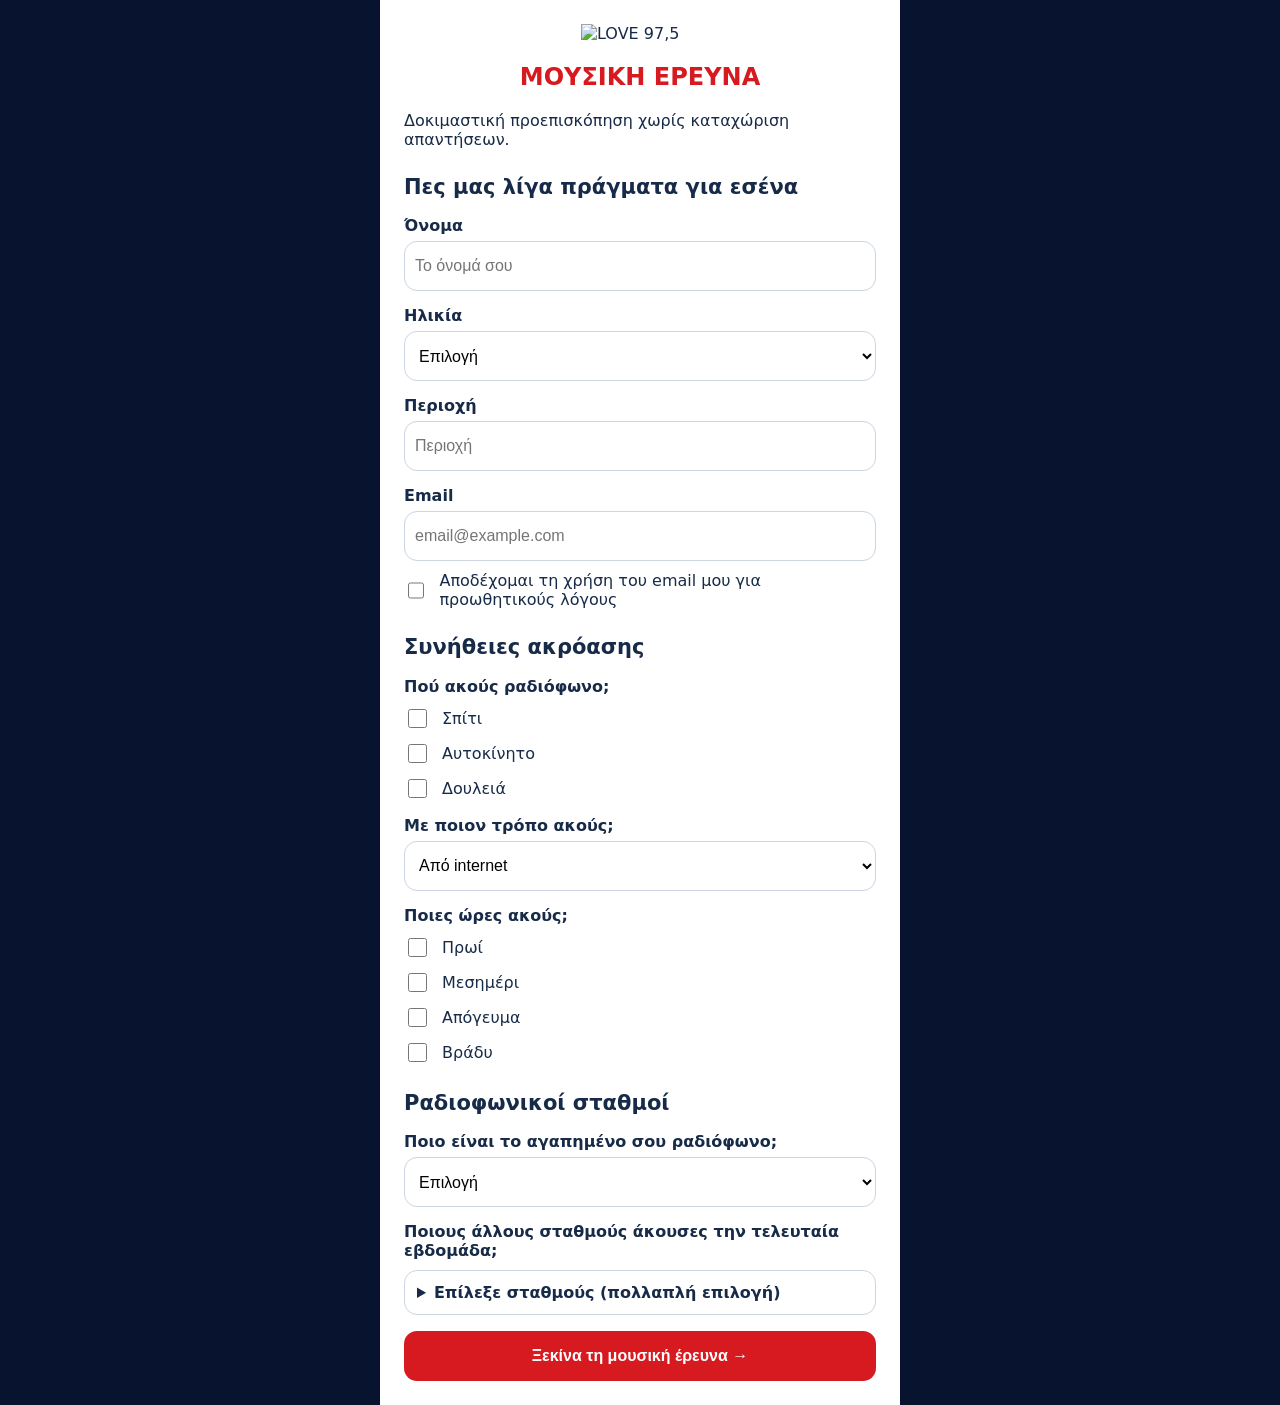
==== docs/index.html @ 666316c2 "Remove misleading MP3 upload from free static mobile preview" ====
<!doctype html><html lang="el"><head><meta charset="utf-8"><meta name="viewport" content="width=device-width,initial-scale=1"><title>LOVE 97,5 | Δοκιμαστική μουσική έρευνα</title><style>
*{box-sizing:border-box}body{margin:0;background:#081330;color:#fff;font-family:system-ui,-apple-system,Arial,sans-serif}.app{max-width:520px;margin:auto;min-height:100dvh;background:#0d1838}.intro{padding:24px;background:#fff;color:#172b49;min-height:100dvh}.intro img{width:118px;display:block;margin:0 auto 12px}.intro h1{text-align:center;color:#d71920;font-size:24px}.intro h2{font-size:21px;margin-top:26px}.intro label{display:block;font-weight:650;margin:15px 0 6px}.intro input:not([type=checkbox]),.intro select{width:100%;min-height:50px;padding:10px;border:1px solid #ccd5e1;border-radius:13px;font-size:16px;background:#fff}.check{display:flex!important;align-items:center;gap:12px;font-weight:500!important;margin:10px 0!important}.check input{width:19px;height:19px;accent-color:#d71920}.dropdown{border:1px solid #ccd5e1;border-radius:13px;padding:12px;margin-top:10px}.dropdown summary{cursor:pointer;font-weight:700}.dropdown .options{max-height:220px;overflow:auto}.btn{width:100%;padding:16px;border:0;border-radius:13px;background:#ffe15b;color:#10244b;font-weight:850;font-size:16px;cursor:pointer;margin-top:16px}.intro .btn{background:#d71920;color:white}.hidden{display:none!important}.hero{position:relative;overflow:hidden;background:radial-gradient(circle at 90% 10%,#c32a66,transparent 44%),linear-gradient(125deg,#12275e,#2c2364);padding:26px 24px 30px}.hero img{display:block;width:120px;max-height:85px;object-fit:contain;object-position:left center;filter:drop-shadow(0 6px 12px #0005)}.hero .eyebrow{font-size:11px;letter-spacing:2px;color:#d6e2ff;margin:14px 0 8px;font-weight:800}.hero h1{font-size:36px;line-height:1.07;margin:0;font-weight:950}.hero h1 em{font-style:normal;color:#ffe15b}.hero:after{content:'✦ ✧';position:absolute;right:22px;bottom:26px;color:#ffe15b;font-size:23px}.stage{padding:22px 19px 38px}.count{display:flex;justify-content:space-between;font-size:12px;font-weight:800;color:#c8d3fa}.onair{color:#ffe15b}.progress{height:8px;border-radius:20px;background:#ffffff26;margin:14px 0 18px;overflow:hidden}.bar{height:100%;width:0;background:#ffe15b;transition:width .2s}.art{height:170px;border-radius:22px;background:radial-gradient(circle,#263f89,#131f50 70%);display:grid;place-items:center;position:relative;overflow:hidden;border:1px solid #ffffff25}.vinyl{width:146px;height:146px;border-radius:50%;background:repeating-radial-gradient(circle,#12192d 0 4px,#2b3148 5px 6px,#101627 7px 9px);display:grid;place-items:center;transform:rotate(-12deg);box-shadow:0 10px 24px #0008}.vinyl img{width:74px;height:74px;object-fit:contain;background:#ffdc46;border-radius:50%;padding:9px}.track{text-align:center;font-size:25px;font-weight:950;margin:20px 0 6px}.sub{text-align:center;color:#c4cdef;font-size:13px;margin:0 0 18px}.player{border:1px solid #ffffff30;background:#ffffff12;border-radius:15px;padding:15px;display:flex;gap:12px;align-items:center}.player .note{font-size:11px;color:#b8c6ea}.player .symbol{background:#ffe15b;color:#152752;border-radius:12px;padding:12px;font-size:20px}.vote-title{display:flex;justify-content:space-between;gap:10px;margin:27px 0 12px;font-size:12px;font-weight:900;color:#ffe15b}.vote-title span:last-child{font-weight:500;color:#b7c5e8}.rating{display:flex;align-items:center;gap:13px;border:1px solid #ffffff30;border-radius:15px;padding:13px;margin:9px 0;background:linear-gradient(100deg,#27396b,#1c2a54);cursor:pointer;min-height:62px}.rating input{position:absolute;opacity:0}.rating .emoji{background:#ffffff18;border-radius:10px;width:38px;height:38px;display:grid;place-items:center;font-size:20px}.rating .txt{flex:1;font-weight:750}.rating small{display:block;color:#aebce0;font-size:10px;margin-bottom:3px}.rating .tick{border:2px solid #8391b5;border-radius:50%;width:22px;height:22px;text-align:center;color:transparent}.rating:has(input:checked){border-color:#ffe15b;background:#403b78;box-shadow:0 0 0 1px #ffe15b}.rating:has(input:checked) .tick{background:#ffe15b;color:#172951;border-color:#ffe15b}.nav{display:flex;gap:10px}.nav .btn:first-child{background:#ffffff18;color:white;border:1px solid #ffffff30}.foot{text-align:center;font-size:11px;color:#aab9df;margin-top:20px}
 .returning{padding:24px;background:#fff;color:#172b49;min-height:100dvh}.returning h2{color:#172b49}.returning label{display:block;font-weight:700;margin:15px 0 7px}.returning select{width:100%;min-height:50px;padding:10px;border:1px solid #ccd5e1;border-radius:13px;font-size:16px;background:#fff}.saved{display:flex;align-items:center;justify-content:space-between;gap:8px;padding:12px;margin:8px 0;background:#f1f4fa;border-radius:12px}.saved button{border:0;background:#fff;color:#c42435;border-radius:9px;padding:9px;font-weight:700}.muted{font-size:13px;color:#62718b}.returning .btn{background:#d71920;color:white}.returning .secondary{background:#f1f4fa;color:#172b49} 
/* Compact mobile voting layout: preserve colors, logo and six choices */
@media(max-width:600px){
.hero{padding:11px 17px 12px;display:flex;align-items:center;gap:13px;min-height:76px}
.hero img{width:82px;max-height:55px;flex-shrink:0}
.hero .eyebrow{display:none}
.hero h1{font-size:22px;line-height:1.1;margin:0}
.hero h1 br{display:none}
.hero h1 em:before{content:" "}
.hero:after{right:13px;bottom:9px;font-size:14px}
.stage{padding:12px 14px 90px}
.count{font-size:11px}.progress{height:5px;margin:8px 0 10px}
.art{height:88px;border-radius:14px}.vinyl{width:80px;height:80px}.vinyl img{width:42px;height:42px;padding:5px}
.track{font-size:19px;margin:10px 0 3px}.sub{font-size:11px;margin:0 0 9px}
.player{padding:9px 11px;border-radius:11px;gap:9px}.player .symbol{padding:7px;font-size:16px;border-radius:9px}.player b{font-size:13px}.player .note{font-size:10px}
.vote-title{margin:12px 0 6px;font-size:11px}
.rating{min-height:47px;padding:7px 10px;margin:5px 0;border-radius:11px;gap:10px}
.rating .emoji{width:31px;height:31px;font-size:17px;border-radius:8px}.rating .txt{font-size:13px}.rating small{font-size:9px;margin-bottom:1px}.rating .tick{width:20px;height:20px}
.nav{position:sticky;bottom:0;z-index:10;background:#0d1838;padding:9px 0 10px;margin-top:8px;box-shadow:0 -8px 18px #0d1838}
.nav .btn{margin-top:0;padding:12px 10px;min-height:44px}.foot{margin-top:10px}
}

/* LOVE red identity refresh, preview only */
.hero{background:radial-gradient(circle at 90% 10%,#f15c67 0,transparent 48%),linear-gradient(125deg,#b10f1b,#d71920 72%,#8d0e19)}
.hero h1 em{color:#fff}
.hero:after{color:#fff}
.onair,.vote-title{color:#ff626b}
.progress .bar{background:#d71920}
.rating:has(input:checked){border-color:#f44956;background:linear-gradient(100deg,#552c4d,#39244c);box-shadow:0 0 0 1px #f44956}
.rating:has(input:checked) .tick{background:#d71920;border-color:#d71920;color:#fff}
.player .symbol{background:#d71920;color:#fff}
.stage .btn:not(:first-child){background:#d71920;color:#fff}
.vinyl img{background:#fff}
@media(max-width:600px){.hero{background:linear-gradient(115deg,#b10f1b,#d71920 75%,#ed4251)}}
.hero img{width:74px;height:74px;max-height:none;border-radius:50%;object-fit:cover;background:#ffda00}.vinyl{animation:spin 3.5s linear infinite;animation-play-state:paused}.vinyl.playing{animation-play-state:running}.vinyl img{width:48px;height:48px;padding:0;object-fit:cover;background:#ffda00}.art{height:120px}.vinyl{width:112px;height:112px}@keyframes spin{to{transform:rotate(360deg)}}@media(max-width:600px){.hero img{width:55px;height:55px;max-height:none}.art{height:110px}.vinyl{width:100px;height:100px}.vinyl img{width:44px;height:44px}} </style></head><body><main class="app"><section class="intro" id="intro"><img src="https://raw.githubusercontent.com/dpsematikas-cmd/love975-online-research/main/static/love975_logo.jpeg" alt="LOVE 97,5"><h1>ΜΟΥΣΙΚΗ ΕΡΕΥΝΑ</h1><p>Δοκιμαστική προεπισκόπηση χωρίς καταχώριση απαντήσεων.</p><h2>Πες μας λίγα πράγματα για εσένα</h2><label for="listener-name">Όνομα</label><input id="listener-name" name="name" autocomplete="name" placeholder="Το όνομά σου"><label>Ηλικία</label><select><option>Επιλογή</option><option>15-24</option><option>25-34</option><option>35-44</option><option>45-54</option><option>55-64</option><option>65-74</option></select><label>Περιοχή</label><input placeholder="Περιοχή"><label>Email</label><input type="email" name="email" autocomplete="email" placeholder="email@example.com"><label class="check"><input type="checkbox" name="marketing_consent" value="yes">Αποδέχομαι τη χρήση του email μου για προωθητικούς λόγους</label><h2>Συνήθειες ακρόασης</h2><label>Πού ακούς ραδιόφωνο;</label><div id="places"></div><label>Με ποιον τρόπο ακούς;</label><select><option>Από internet</option><option>FM (ραδιόφωνο)</option></select><label>Ποιες ώρες ακούς;</label><div id="times"></div><h2>Ραδιοφωνικοί σταθμοί</h2><label>Ποιο είναι το αγαπημένο σου ραδιόφωνο;</label><select id="favorite"><option value="">Επιλογή</option></select><label>Ποιους άλλους σταθμούς άκουσες την τελευταία εβδομάδα;</label><details class="dropdown"><summary>Επίλεξε σταθμούς (πολλαπλή επιλογή)</summary><div class="options" id="others"></div></details><button class="btn" onclick="start()">Ξεκίνα τη μουσική έρευνα →</button></section><section class="returning hidden" id="returning"><img src="https://raw.githubusercontent.com/dpsematikas-cmd/love975-online-research/main/static/love975_logo.jpeg" alt="LOVE 97,5" style="width:110px;display:block;margin:0 auto"><h2>Καλώς ήρθες ξανά!</h2><p>Σε αναγνωρίσαμε από αυτή τη συσκευή. Έλεγξε τις προηγούμενες επιλογές σου πριν ψηφίσεις.</p><label for="return-favorite">Αγαπημένο ραδιόφωνο</label><select id="return-favorite"></select><label>Άλλοι σταθμοί που είχες επιλέξει</label><div id="saved-others"></div><label for="add-station">Προσθήκη άλλου σταθμού</label><select id="add-station"></select><button class="btn secondary" onclick="addStation()">+ Προσθήκη σταθμού</button><p class="muted">Η λίστα αφορά την προηγούμενη έρευνα. Αφαίρεσε σταθμούς που δεν άκουσες αυτή την εβδομάδα.</p><button class="btn" onclick="startReturning()">Επιβεβαίωση και συνέχεια →</button><button class="btn secondary" onclick="newPerson()">Δεν είμαι εγώ / Νέα συμμετοχή</button><p class="muted">Δοκιμαστική αναγνώριση μόνο σε αυτόν τον browser. Δεν αποθηκεύονται στοιχεία ταυτότητας ή πραγματικές ψήφοι.</p></section><section id="music" class="hidden"><div class="hero"><img src="https://raw.githubusercontent.com/dpsematikas-cmd/love975-online-research/main/static/love975_logo.jpeg" alt="LOVE 97,5"><div class="eyebrow">MUSIC RESEARCH · LOVE 97,5</div><h1>Η γνώμη σου<br><em>μετράει!</em></h1></div><div class="stage"><div class="count"><span id="counter"></span><span class="onair">♫ ON AIR</span></div><div class="progress"><div class="bar" id="bar"></div></div><div class="art"><div class="vinyl"><img src="https://raw.githubusercontent.com/dpsematikas-cmd/love975-online-research/main/static/love975_logo.jpeg" alt="LOVE"></div></div><div class="track" id="track"></div><p class="sub">Δοκίμασε την εμφάνιση και τις επιλογές της ψηφοφορίας.</p><div class="player"><div class="symbol">♫</div><div><b>Προεπισκόπηση εμφάνισης</b><div class="note">Η μουσική θα φορτώνεται από το Control Panel στην πραγματική εφαρμογή. Εδώ δοκιμάζεις μόνο την οθόνη και τις επιλογές.</div></div></div><div class="vote-title"><span>Η ΔΙΚΗ ΣΟΥ ΨΗΦΟΣ</span><span>Επίλεξε ένα</span></div><div id="ratings"></div><div class="nav"><button class="btn" id="back" onclick="move(-1)">← Πίσω</button><button class="btn" id="next" onclick="move(1)">Επόμενο →</button></div><p class="foot">Δοκιμαστική έκδοση · Καμία απάντηση δεν αποθηκεύεται</p></div></section><section class="intro hidden" id="done"><h2>Ολοκλήρωσες τη δοκιμή!</h2><p>Δεν καταχωρίστηκε καμία απάντηση.</p><button class="btn" onclick="location.reload()">Δοκίμασε ξανά ως επιστρέφων</button></section></main><script>
const stations=["ΣΚΑΙ 100.3","SFERA 102.2","bwin ΣΠΟΡ FM 94.6","ΡΥΘΜΟΣ 94.9","ΜΕΛΩΔΙΑ 99.2","ΜΕΝΤΑ 88","ΛΑΜΨΗ 92.3","ΔΙΕΣΗ 101.3","ΔΡΟΜΟΣ 89.8","ATHENS DEE JAY 95.2","HIT 88.9","REAL FM 97.8","96.9 ROCK FM","RED 96.3","PEPPER 96.6","MUSIC 89.2","EASY 97.2","ΕΛΛΗΝΙΚΟΣ 93.2","EN LEFKO 87.7","HAPPY 104","BEST 92.6","REBEL 105.2","GALAXY 92","KISS FM 92.9","LOVE RADIO 97.5","KOSMOS 93.6","MAD RADIO 106.2","ΔΕΥΤΕΡΟ ΠΡΟΓΡΑΜΜΑ 103.7","Άλλος σταθμός"];
const $=id=>document.getElementById(id);
function checks(items,cls){return items.map(x=>'<label class="check"><input type="checkbox" '+(cls?'class="'+cls+'" ':'')+'value="'+x+'">'+x+'</label>').join('')}
$('places').innerHTML=checks(['Σπίτι','Αυτοκίνητο','Δουλειά']);$('times').innerHTML=checks(['Πρωί','Μεσημέρι','Απόγευμα','Βράδυ']);$('favorite').innerHTML+=[...stations].map(s=>'<option>'+s+'</option>').join('');$('others').innerHTML=checks(stations,'weekly');
$('favorite').addEventListener('change',()=>document.querySelectorAll('.weekly').forEach(x=>{if(x.value===$('favorite').value)x.checked=false;x.disabled=x.value===$('favorite').value;x.parentElement.style.opacity=x.disabled?'.4':'1'}));
const names=['Δεν το ξέρω','Αγαπημένο','Μου αρέσει','Ουδέτερο','Το έχω βαρεθεί','Δεν μου αρέσει'],icons=['❔','❤️','👍','😐','🔁','👎'];let index=0;const votes={};
function stopAudio(){document.querySelector('.vinyl')?.classList.remove('playing')}
const demoKey='love975-preview-listener-v1';let savedPrefs=null;
function getSelected(){return {favorite:$('favorite').value,others:[...document.querySelectorAll('.weekly:checked')].map(x=>x.value)}}
function loadReturning(){try{savedPrefs=JSON.parse(localStorage.getItem(demoKey)||'null')}catch(e){savedPrefs=null}if(!savedPrefs)return; $('intro').classList.add('hidden');$('returning').classList.remove('hidden');$('return-favorite').innerHTML=stations.map(s=>'<option>'+s+'</option>').join('');$('return-favorite').value=stations.includes(savedPrefs.favorite)?savedPrefs.favorite:'LOVE RADIO 97.5';savedPrefs.others=(savedPrefs.others||[]).filter(s=>stations.includes(s)&&s!==$('return-favorite').value);renderSaved()}
function renderSaved(){let fav=$('return-favorite').value;savedPrefs.others=savedPrefs.others.filter(s=>s!==fav);$('saved-others').innerHTML=savedPrefs.others.length?savedPrefs.others.map((s,i)=>'<div class="saved"><span>'+s+'</span><button onclick="removeStation('+i+')" aria-label="Αφαίρεση '+s+'">✕</button></div>').join(''):'<p class="muted">Δεν υπάρχουν επιλεγμένοι άλλοι σταθμοί.</p>';$('add-station').innerHTML='<option value="">Επίλεξε σταθμό...</option>'+stations.filter(s=>s!==fav&&!savedPrefs.others.includes(s)).map(s=>'<option>'+s+'</option>').join('')}
function removeStation(i){savedPrefs.others.splice(i,1);renderSaved()}
function addStation(){const s=$('add-station').value;if(s&&!savedPrefs.others.includes(s)){savedPrefs.others.push(s);renderSaved()}}
$('return-favorite').addEventListener('change',renderSaved);
function startReturning(){savedPrefs.favorite=$('return-favorite').value;localStorage.setItem(demoKey,JSON.stringify(savedPrefs));$('returning').classList.add('hidden');$('music').classList.remove('hidden');index=0;render()}
function newPerson(){localStorage.removeItem(demoKey);savedPrefs=null;$('returning').classList.add('hidden');$('intro').classList.remove('hidden')}
window.addEventListener('DOMContentLoaded',loadReturning);
function start(){savedPrefs=getSelected();$('intro').classList.add('hidden');$('music').classList.remove('hidden');render()}
function render(){stopAudio();$('counter').textContent='ΤΡΑΓΟΥΔΙ '+(index+1)+' ΑΠΟ 3';$('bar').style.width=((index+1)/3*100)+'%';$('track').textContent='ΤΡΑΓΟΥΔΙ '+(index+1);$('ratings').innerHTML=names.map((n,i)=>'<label class="rating"><input type="radio" name="rating" value="'+(i+1)+'" '+(votes[index]===i+1?'checked':'')+' onchange="votes['+index+']='+ (i+1) +'"><span class="emoji">'+icons[i]+'</span><span class="txt"><small>ΕΠΙΛΟΓΗ '+(i+1)+'</small>'+n+'</span><span class="tick">✓</span></label>').join('');$('back').style.display=index===0?'none':'block';$('next').textContent=index===2?'Ολοκλήρωση':'Επόμενο →';window.scrollTo(0,0)}
function move(d){if(d>0&&!votes[index]){alert('Επίλεξε μία απάντηση.');return}index+=d;if(index>=3){stopAudio();if(savedPrefs)localStorage.setItem(demoKey,JSON.stringify(savedPrefs));$('music').classList.add('hidden');$('done').classList.remove('hidden');window.scrollTo(0,0);return}render()}
</script></body></html>
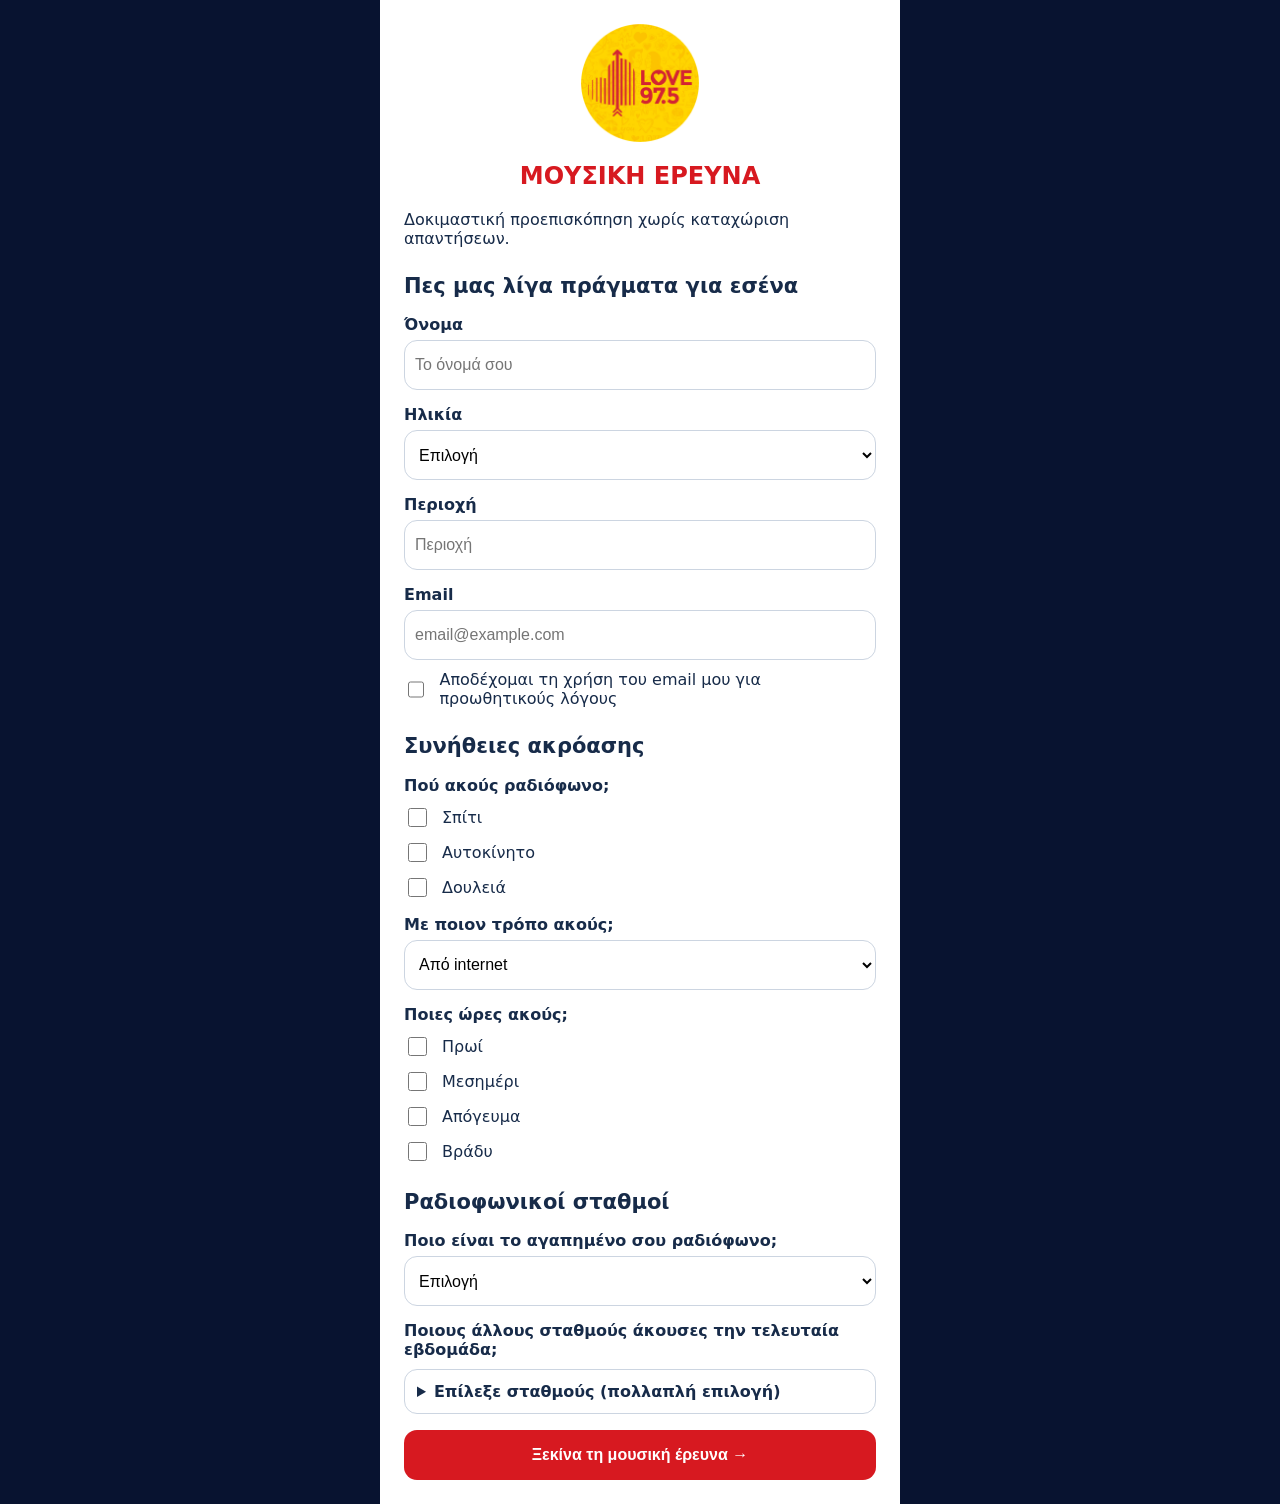
==== commit d229703f: "Use uploaded original yellow LOVE circular logo throughout preview" ====
--- a/docs/index.html
+++ b/docs/index.html
@@ -34,7 +34,7 @@
 .stage .btn:not(:first-child){background:#d71920;color:#fff}
 .vinyl img{background:#fff}
 @media(max-width:600px){.hero{background:linear-gradient(115deg,#b10f1b,#d71920 75%,#ed4251)}}
-.hero img{width:74px;height:74px;max-height:none;border-radius:50%;object-fit:cover;background:#ffda00}.vinyl{animation:spin 3.5s linear infinite;animation-play-state:paused}.vinyl.playing{animation-play-state:running}.vinyl img{width:48px;height:48px;padding:0;object-fit:cover;background:#ffda00}.art{height:120px}.vinyl{width:112px;height:112px}@keyframes spin{to{transform:rotate(360deg)}}@media(max-width:600px){.hero img{width:55px;height:55px;max-height:none}.art{height:110px}.vinyl{width:100px;height:100px}.vinyl img{width:44px;height:44px}} </style></head><body><main class="app"><section class="intro" id="intro"><img src="https://raw.githubusercontent.com/dpsematikas-cmd/love975-online-research/main/static/love975_logo.jpeg" alt="LOVE 97,5"><h1>ΜΟΥΣΙΚΗ ΕΡΕΥΝΑ</h1><p>Δοκιμαστική προεπισκόπηση χωρίς καταχώριση απαντήσεων.</p><h2>Πες μας λίγα πράγματα για εσένα</h2><label for="listener-name">Όνομα</label><input id="listener-name" name="name" autocomplete="name" placeholder="Το όνομά σου"><label>Ηλικία</label><select><option>Επιλογή</option><option>15-24</option><option>25-34</option><option>35-44</option><option>45-54</option><option>55-64</option><option>65-74</option></select><label>Περιοχή</label><input placeholder="Περιοχή"><label>Email</label><input type="email" name="email" autocomplete="email" placeholder="email@example.com"><label class="check"><input type="checkbox" name="marketing_consent" value="yes">Αποδέχομαι τη χρήση του email μου για προωθητικούς λόγους</label><h2>Συνήθειες ακρόασης</h2><label>Πού ακούς ραδιόφωνο;</label><div id="places"></div><label>Με ποιον τρόπο ακούς;</label><select><option>Από internet</option><option>FM (ραδιόφωνο)</option></select><label>Ποιες ώρες ακούς;</label><div id="times"></div><h2>Ραδιοφωνικοί σταθμοί</h2><label>Ποιο είναι το αγαπημένο σου ραδιόφωνο;</label><select id="favorite"><option value="">Επιλογή</option></select><label>Ποιους άλλους σταθμούς άκουσες την τελευταία εβδομάδα;</label><details class="dropdown"><summary>Επίλεξε σταθμούς (πολλαπλή επιλογή)</summary><div class="options" id="others"></div></details><button class="btn" onclick="start()">Ξεκίνα τη μουσική έρευνα →</button></section><section class="returning hidden" id="returning"><img src="https://raw.githubusercontent.com/dpsematikas-cmd/love975-online-research/main/static/love975_logo.jpeg" alt="LOVE 97,5" style="width:110px;display:block;margin:0 auto"><h2>Καλώς ήρθες ξανά!</h2><p>Σε αναγνωρίσαμε από αυτή τη συσκευή. Έλεγξε τις προηγούμενες επιλογές σου πριν ψηφίσεις.</p><label for="return-favorite">Αγαπημένο ραδιόφωνο</label><select id="return-favorite"></select><label>Άλλοι σταθμοί που είχες επιλέξει</label><div id="saved-others"></div><label for="add-station">Προσθήκη άλλου σταθμού</label><select id="add-station"></select><button class="btn secondary" onclick="addStation()">+ Προσθήκη σταθμού</button><p class="muted">Η λίστα αφορά την προηγούμενη έρευνα. Αφαίρεσε σταθμούς που δεν άκουσες αυτή την εβδομάδα.</p><button class="btn" onclick="startReturning()">Επιβεβαίωση και συνέχεια →</button><button class="btn secondary" onclick="newPerson()">Δεν είμαι εγώ / Νέα συμμετοχή</button><p class="muted">Δοκιμαστική αναγνώριση μόνο σε αυτόν τον browser. Δεν αποθηκεύονται στοιχεία ταυτότητας ή πραγματικές ψήφοι.</p></section><section id="music" class="hidden"><div class="hero"><img src="https://raw.githubusercontent.com/dpsematikas-cmd/love975-online-research/main/static/love975_logo.jpeg" alt="LOVE 97,5"><div class="eyebrow">MUSIC RESEARCH · LOVE 97,5</div><h1>Η γνώμη σου<br><em>μετράει!</em></h1></div><div class="stage"><div class="count"><span id="counter"></span><span class="onair">♫ ON AIR</span></div><div class="progress"><div class="bar" id="bar"></div></div><div class="art"><div class="vinyl"><img src="https://raw.githubusercontent.com/dpsematikas-cmd/love975-online-research/main/static/love975_logo.jpeg" alt="LOVE"></div></div><div class="track" id="track"></div><p class="sub">Δοκίμασε την εμφάνιση και τις επιλογές της ψηφοφορίας.</p><div class="player"><div class="symbol">♫</div><div><b>Προεπισκόπηση εμφάνισης</b><div class="note">Η μουσική θα φορτώνεται από το Control Panel στην πραγματική εφαρμογή. Εδώ δοκιμάζεις μόνο την οθόνη και τις επιλογές.</div></div></div><div class="vote-title"><span>Η ΔΙΚΗ ΣΟΥ ΨΗΦΟΣ</span><span>Επίλεξε ένα</span></div><div id="ratings"></div><div class="nav"><button class="btn" id="back" onclick="move(-1)">← Πίσω</button><button class="btn" id="next" onclick="move(1)">Επόμενο →</button></div><p class="foot">Δοκιμαστική έκδοση · Καμία απάντηση δεν αποθηκεύεται</p></div></section><section class="intro hidden" id="done"><h2>Ολοκλήρωσες τη δοκιμή!</h2><p>Δεν καταχωρίστηκε καμία απάντηση.</p><button class="btn" onclick="location.reload()">Δοκίμασε ξανά ως επιστρέφων</button></section></main><script>
+.hero img{width:74px;height:74px;max-height:none;border-radius:50%;object-fit:cover;background:#ffda00}.vinyl{animation:spin 3.5s linear infinite;animation-play-state:paused}.vinyl.playing{animation-play-state:running}.vinyl img{width:48px;height:48px;padding:0;object-fit:cover;background:#ffda00}.art{height:120px}.vinyl{width:112px;height:112px}@keyframes spin{to{transform:rotate(360deg)}}@media(max-width:600px){.hero img{width:55px;height:55px;max-height:none}.art{height:110px}.vinyl{width:100px;height:100px}.vinyl img{width:44px;height:44px}}  .hero{padding:12px 17px!important;display:flex!important;align-items:center!important;gap:14px!important;min-height:78px!important}.hero img{width:60px!important;height:60px!important;flex-shrink:0!important}.hero .eyebrow{display:none!important}.hero h1{font-size:24px!important;line-height:1.1!important}.hero h1 br{display:none}.hero h1 em:before{content:' '}.hero:after{display:none}.stage{padding-top:12px}.art{height:104px!important}.vinyl{width:96px!important;height:96px!important}.vinyl img{width:52px!important;height:52px!important;object-fit:cover!important}.track{font-size:20px!important;margin:10px 0 3px!important}.sub{font-size:12px!important;margin-bottom:9px!important}.player{padding:10px!important}.rating{min-height:48px!important;padding:8px 11px!important;margin:6px 0!important}.rating .emoji{width:32px;height:32px}.vote-title{margin:14px 0 7px!important} .hero{display:flex!important;align-items:center!important;gap:14px!important;padding:12px 16px!important;min-height:84px!important}.hero img{width:58px!important;height:58px!important;flex:none!important;margin:0!important}.hero-copy{min-width:0;flex:1}.hero .eyebrow{display:block!important;font-size:9px!important;letter-spacing:.8px!important;margin:0 0 4px!important}.hero h1{font-size:23px!important;line-height:1.12!important;margin:0!important}.hero h1 em{white-space:normal}.hero h1 em:before{content:none!important}.hero:after{display:none!important}@media(max-width:380px){.hero h1{font-size:20px!important}.hero img{width:50px!important;height:50px!important}} </style></head><body><main class="app"><section class="intro" id="intro"><img src="love_logo_strogillo_3.png" alt="LOVE 97,5"><h1>ΜΟΥΣΙΚΗ ΕΡΕΥΝΑ</h1><p>Δοκιμαστική προεπισκόπηση χωρίς καταχώριση απαντήσεων.</p><h2>Πες μας λίγα πράγματα για εσένα</h2><label for="listener-name">Όνομα</label><input id="listener-name" name="name" autocomplete="name" placeholder="Το όνομά σου"><label>Ηλικία</label><select><option>Επιλογή</option><option>15-24</option><option>25-34</option><option>35-44</option><option>45-54</option><option>55-64</option><option>65-74</option></select><label>Περιοχή</label><input placeholder="Περιοχή"><label>Email</label><input type="email" name="email" autocomplete="email" placeholder="email@example.com"><label class="check"><input type="checkbox" name="marketing_consent" value="yes">Αποδέχομαι τη χρήση του email μου για προωθητικούς λόγους</label><h2>Συνήθειες ακρόασης</h2><label>Πού ακούς ραδιόφωνο;</label><div id="places"></div><label>Με ποιον τρόπο ακούς;</label><select><option>Από internet</option><option>FM (ραδιόφωνο)</option></select><label>Ποιες ώρες ακούς;</label><div id="times"></div><h2>Ραδιοφωνικοί σταθμοί</h2><label>Ποιο είναι το αγαπημένο σου ραδιόφωνο;</label><select id="favorite"><option value="">Επιλογή</option></select><label>Ποιους άλλους σταθμούς άκουσες την τελευταία εβδομάδα;</label><details class="dropdown"><summary>Επίλεξε σταθμούς (πολλαπλή επιλογή)</summary><div class="options" id="others"></div></details><button class="btn" onclick="start()">Ξεκίνα τη μουσική έρευνα →</button></section><section class="returning hidden" id="returning"><img src="love_logo_strogillo_3.png" alt="LOVE 97,5" style="width:110px;display:block;margin:0 auto"><h2>Καλώς ήρθες ξανά!</h2><p>Σε αναγνωρίσαμε από αυτή τη συσκευή. Έλεγξε τις προηγούμενες επιλογές σου πριν ψηφίσεις.</p><label for="return-favorite">Αγαπημένο ραδιόφωνο</label><select id="return-favorite"></select><label>Άλλοι σταθμοί που είχες επιλέξει</label><div id="saved-others"></div><label for="add-station">Προσθήκη άλλου σταθμού</label><select id="add-station"></select><button class="btn secondary" onclick="addStation()">+ Προσθήκη σταθμού</button><p class="muted">Η λίστα αφορά την προηγούμενη έρευνα. Αφαίρεσε σταθμούς που δεν άκουσες αυτή την εβδομάδα.</p><button class="btn" onclick="startReturning()">Επιβεβαίωση και συνέχεια →</button><button class="btn secondary" onclick="newPerson()">Δεν είμαι εγώ / Νέα συμμετοχή</button><p class="muted">Δοκιμαστική αναγνώριση μόνο σε αυτόν τον browser. Δεν αποθηκεύονται στοιχεία ταυτότητας ή πραγματικές ψήφοι.</p></section><section id="music" class="hidden"><div class="hero"><img src="love_logo_strogillo_3.png" alt="LOVE 97,5"><div class="hero-copy"><div class="eyebrow">MUSIC RESEARCH · LOVE 97,5</div><h1>Η γνώμη σου <em>μετράει!</em></h1></div></div><div class="stage"><div class="count"><span id="counter"></span><span class="onair">ΠΡΟΕΠΙΣΚΟΠΗΣΗ</span></div><div class="progress"><div class="bar" id="bar"></div></div><div class="art"><div class="vinyl"><img src="love_logo_strogillo_3.png" alt="LOVE"></div></div><div class="track" id="track"></div><p class="sub">Δοκίμασε την εμφάνιση και τις επιλογές της ψηφοφορίας.</p><div class="player"><div class="symbol">♫</div><div><b>Προεπισκόπηση εμφάνισης</b><div class="note">Η μουσική θα φορτώνεται από το Control Panel στην πραγματική εφαρμογή. Εδώ δοκιμάζεις μόνο την οθόνη και τις επιλογές.</div></div></div><div class="vote-title"><span>Η ΔΙΚΗ ΣΟΥ ΨΗΦΟΣ</span><span>Επίλεξε ένα</span></div><div id="ratings"></div><div class="nav"><button class="btn" id="back" onclick="move(-1)">← Πίσω</button><button class="btn" id="next" onclick="move(1)">Επόμενο →</button></div><p class="foot">LOVE PREVIEW v5 · Καμία απάντηση δεν αποθηκεύεται</p></div></section><section class="intro hidden" id="done"><h2>Ολοκλήρωσες τη δοκιμή!</h2><p>Δεν καταχωρίστηκε καμία απάντηση.</p><button class="btn" onclick="location.reload()">Δοκίμασε ξανά ως επιστρέφων</button></section></main><script>
 const stations=["ΣΚΑΙ 100.3","SFERA 102.2","bwin ΣΠΟΡ FM 94.6","ΡΥΘΜΟΣ 94.9","ΜΕΛΩΔΙΑ 99.2","ΜΕΝΤΑ 88","ΛΑΜΨΗ 92.3","ΔΙΕΣΗ 101.3","ΔΡΟΜΟΣ 89.8","ATHENS DEE JAY 95.2","HIT 88.9","REAL FM 97.8","96.9 ROCK FM","RED 96.3","PEPPER 96.6","MUSIC 89.2","EASY 97.2","ΕΛΛΗΝΙΚΟΣ 93.2","EN LEFKO 87.7","HAPPY 104","BEST 92.6","REBEL 105.2","GALAXY 92","KISS FM 92.9","LOVE RADIO 97.5","KOSMOS 93.6","MAD RADIO 106.2","ΔΕΥΤΕΡΟ ΠΡΟΓΡΑΜΜΑ 103.7","Άλλος σταθμός"];
 const $=id=>document.getElementById(id);
 function checks(items,cls){return items.map(x=>'<label class="check"><input type="checkbox" '+(cls?'class="'+cls+'" ':'')+'value="'+x+'">'+x+'</label>').join('')}
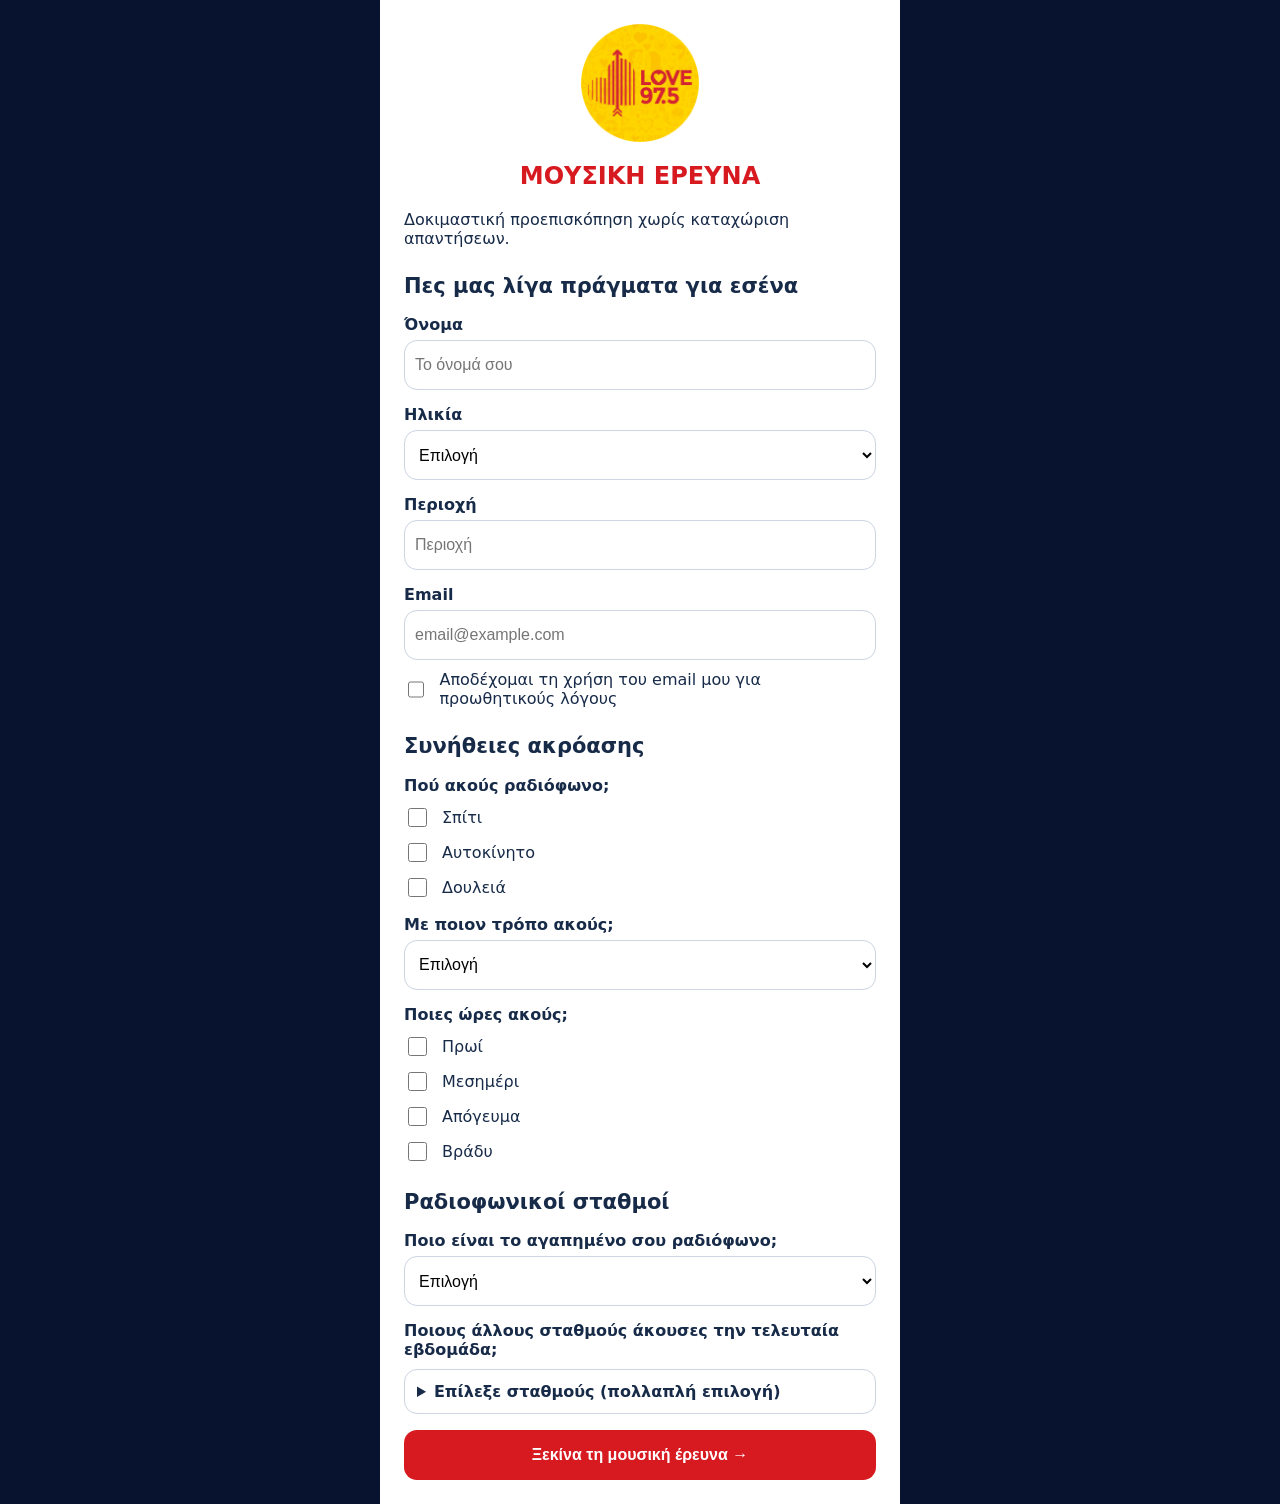
==== commit 41074b4e: "Require questionnaire responses in test version" ====
--- a/docs/index.html
+++ b/docs/index.html
@@ -34,25 +34,33 @@
 .stage .btn:not(:first-child){background:#d71920;color:#fff}
 .vinyl img{background:#fff}
 @media(max-width:600px){.hero{background:linear-gradient(115deg,#b10f1b,#d71920 75%,#ed4251)}}
-.hero img{width:74px;height:74px;max-height:none;border-radius:50%;object-fit:cover;background:#ffda00}.vinyl{animation:spin 3.5s linear infinite;animation-play-state:paused}.vinyl.playing{animation-play-state:running}.vinyl img{width:48px;height:48px;padding:0;object-fit:cover;background:#ffda00}.art{height:120px}.vinyl{width:112px;height:112px}@keyframes spin{to{transform:rotate(360deg)}}@media(max-width:600px){.hero img{width:55px;height:55px;max-height:none}.art{height:110px}.vinyl{width:100px;height:100px}.vinyl img{width:44px;height:44px}}  .hero{padding:12px 17px!important;display:flex!important;align-items:center!important;gap:14px!important;min-height:78px!important}.hero img{width:60px!important;height:60px!important;flex-shrink:0!important}.hero .eyebrow{display:none!important}.hero h1{font-size:24px!important;line-height:1.1!important}.hero h1 br{display:none}.hero h1 em:before{content:' '}.hero:after{display:none}.stage{padding-top:12px}.art{height:104px!important}.vinyl{width:96px!important;height:96px!important}.vinyl img{width:52px!important;height:52px!important;object-fit:cover!important}.track{font-size:20px!important;margin:10px 0 3px!important}.sub{font-size:12px!important;margin-bottom:9px!important}.player{padding:10px!important}.rating{min-height:48px!important;padding:8px 11px!important;margin:6px 0!important}.rating .emoji{width:32px;height:32px}.vote-title{margin:14px 0 7px!important} .hero{display:flex!important;align-items:center!important;gap:14px!important;padding:12px 16px!important;min-height:84px!important}.hero img{width:58px!important;height:58px!important;flex:none!important;margin:0!important}.hero-copy{min-width:0;flex:1}.hero .eyebrow{display:block!important;font-size:9px!important;letter-spacing:.8px!important;margin:0 0 4px!important}.hero h1{font-size:23px!important;line-height:1.12!important;margin:0!important}.hero h1 em{white-space:normal}.hero h1 em:before{content:none!important}.hero:after{display:none!important}@media(max-width:380px){.hero h1{font-size:20px!important}.hero img{width:50px!important;height:50px!important}} </style></head><body><main class="app"><section class="intro" id="intro"><img src="love_logo_strogillo_3.png" alt="LOVE 97,5"><h1>ΜΟΥΣΙΚΗ ΕΡΕΥΝΑ</h1><p>Δοκιμαστική προεπισκόπηση χωρίς καταχώριση απαντήσεων.</p><h2>Πες μας λίγα πράγματα για εσένα</h2><label for="listener-name">Όνομα</label><input id="listener-name" name="name" autocomplete="name" placeholder="Το όνομά σου"><label>Ηλικία</label><select><option>Επιλογή</option><option>15-24</option><option>25-34</option><option>35-44</option><option>45-54</option><option>55-64</option><option>65-74</option></select><label>Περιοχή</label><input placeholder="Περιοχή"><label>Email</label><input type="email" name="email" autocomplete="email" placeholder="email@example.com"><label class="check"><input type="checkbox" name="marketing_consent" value="yes">Αποδέχομαι τη χρήση του email μου για προωθητικούς λόγους</label><h2>Συνήθειες ακρόασης</h2><label>Πού ακούς ραδιόφωνο;</label><div id="places"></div><label>Με ποιον τρόπο ακούς;</label><select><option>Από internet</option><option>FM (ραδιόφωνο)</option></select><label>Ποιες ώρες ακούς;</label><div id="times"></div><h2>Ραδιοφωνικοί σταθμοί</h2><label>Ποιο είναι το αγαπημένο σου ραδιόφωνο;</label><select id="favorite"><option value="">Επιλογή</option></select><label>Ποιους άλλους σταθμούς άκουσες την τελευταία εβδομάδα;</label><details class="dropdown"><summary>Επίλεξε σταθμούς (πολλαπλή επιλογή)</summary><div class="options" id="others"></div></details><button class="btn" onclick="start()">Ξεκίνα τη μουσική έρευνα →</button></section><section class="returning hidden" id="returning"><img src="love_logo_strogillo_3.png" alt="LOVE 97,5" style="width:110px;display:block;margin:0 auto"><h2>Καλώς ήρθες ξανά!</h2><p>Σε αναγνωρίσαμε από αυτή τη συσκευή. Έλεγξε τις προηγούμενες επιλογές σου πριν ψηφίσεις.</p><label for="return-favorite">Αγαπημένο ραδιόφωνο</label><select id="return-favorite"></select><label>Άλλοι σταθμοί που είχες επιλέξει</label><div id="saved-others"></div><label for="add-station">Προσθήκη άλλου σταθμού</label><select id="add-station"></select><button class="btn secondary" onclick="addStation()">+ Προσθήκη σταθμού</button><p class="muted">Η λίστα αφορά την προηγούμενη έρευνα. Αφαίρεσε σταθμούς που δεν άκουσες αυτή την εβδομάδα.</p><button class="btn" onclick="startReturning()">Επιβεβαίωση και συνέχεια →</button><button class="btn secondary" onclick="newPerson()">Δεν είμαι εγώ / Νέα συμμετοχή</button><p class="muted">Δοκιμαστική αναγνώριση μόνο σε αυτόν τον browser. Δεν αποθηκεύονται στοιχεία ταυτότητας ή πραγματικές ψήφοι.</p></section><section id="music" class="hidden"><div class="hero"><img src="love_logo_strogillo_3.png" alt="LOVE 97,5"><div class="hero-copy"><div class="eyebrow">MUSIC RESEARCH · LOVE 97,5</div><h1>Η γνώμη σου <em>μετράει!</em></h1></div></div><div class="stage"><div class="count"><span id="counter"></span><span class="onair">ΠΡΟΕΠΙΣΚΟΠΗΣΗ</span></div><div class="progress"><div class="bar" id="bar"></div></div><div class="art"><div class="vinyl"><img src="love_logo_strogillo_3.png" alt="LOVE"></div></div><div class="track" id="track"></div><p class="sub">Δοκίμασε την εμφάνιση και τις επιλογές της ψηφοφορίας.</p><div class="player"><div class="symbol">♫</div><div><b>Προεπισκόπηση εμφάνισης</b><div class="note">Η μουσική θα φορτώνεται από το Control Panel στην πραγματική εφαρμογή. Εδώ δοκιμάζεις μόνο την οθόνη και τις επιλογές.</div></div></div><div class="vote-title"><span>Η ΔΙΚΗ ΣΟΥ ΨΗΦΟΣ</span><span>Επίλεξε ένα</span></div><div id="ratings"></div><div class="nav"><button class="btn" id="back" onclick="move(-1)">← Πίσω</button><button class="btn" id="next" onclick="move(1)">Επόμενο →</button></div><p class="foot">LOVE PREVIEW v5 · Καμία απάντηση δεν αποθηκεύεται</p></div></section><section class="intro hidden" id="done"><h2>Ολοκλήρωσες τη δοκιμή!</h2><p>Δεν καταχωρίστηκε καμία απάντηση.</p><button class="btn" onclick="location.reload()">Δοκίμασε ξανά ως επιστρέφων</button></section></main><script>
+.hero img{width:74px;height:74px;max-height:none;border-radius:50%;object-fit:cover;background:#ffda00}.vinyl{animation:spin 3.5s linear infinite;animation-play-state:paused}.vinyl.playing{animation-play-state:running}.vinyl img{width:48px;height:48px;padding:0;object-fit:cover;background:#ffda00}.art{height:120px}.vinyl{width:112px;height:112px}@keyframes spin{to{transform:rotate(360deg)}}@media(max-width:600px){.hero img{width:55px;height:55px;max-height:none}.art{height:110px}.vinyl{width:100px;height:100px}.vinyl img{width:44px;height:44px}}  .hero{padding:12px 17px!important;display:flex!important;align-items:center!important;gap:14px!important;min-height:78px!important}.hero img{width:60px!important;height:60px!important;flex-shrink:0!important}.hero .eyebrow{display:none!important}.hero h1{font-size:24px!important;line-height:1.1!important}.hero h1 br{display:none}.hero h1 em:before{content:' '}.hero:after{display:none}.stage{padding-top:12px}.art{height:104px!important}.vinyl{width:96px!important;height:96px!important}.vinyl img{width:52px!important;height:52px!important;object-fit:cover!important}.track{font-size:20px!important;margin:10px 0 3px!important}.sub{font-size:12px!important;margin-bottom:9px!important}.player{padding:10px!important}.rating{min-height:48px!important;padding:8px 11px!important;margin:6px 0!important}.rating .emoji{width:32px;height:32px}.vote-title{margin:14px 0 7px!important} .hero{display:flex!important;align-items:center!important;gap:14px!important;padding:12px 16px!important;min-height:84px!important}.hero img{width:58px!important;height:58px!important;flex:none!important;margin:0!important}.hero-copy{min-width:0;flex:1}.hero .eyebrow{display:block!important;font-size:9px!important;letter-spacing:.8px!important;margin:0 0 4px!important}.hero h1{font-size:23px!important;line-height:1.12!important;margin:0!important}.hero h1 em{white-space:normal}.hero h1 em:before{content:none!important}.hero:after{display:none!important}@media(max-width:380px){.hero h1{font-size:20px!important}.hero img{width:50px!important;height:50px!important}} </style></head><body><main class="app"><section class="intro" id="intro"><img src="love_logo_strogillo_3.png" alt="LOVE 97,5"><h1>ΜΟΥΣΙΚΗ ΕΡΕΥΝΑ</h1><p>Δοκιμαστική προεπισκόπηση χωρίς καταχώριση απαντήσεων.</p><h2>Πες μας λίγα πράγματα για εσένα</h2><label for="listener-name">Όνομα</label><input id="listener-name" name="name" autocomplete="name" placeholder="Το όνομά σου"><label>Ηλικία</label><select><option value="">Επιλογή</option><option>15-24</option><option>25-34</option><option>35-44</option><option>45-54</option><option>55-64</option><option>65-74</option></select><label>Περιοχή</label><input placeholder="Περιοχή"><label>Email</label><input type="email" name="email" autocomplete="email" placeholder="email@example.com"><label class="check"><input type="checkbox" name="marketing_consent" value="yes">Αποδέχομαι τη χρήση του email μου για προωθητικούς λόγους</label><h2>Συνήθειες ακρόασης</h2><label>Πού ακούς ραδιόφωνο;</label><div id="places"></div><label>Με ποιον τρόπο ακούς;</label><select><option value="">Επιλογή</option><option>Από internet</option><option>FM (ραδιόφωνο)</option><option>Και τα δύο (Internet &amp; FM)</option></select><label>Ποιες ώρες ακούς;</label><div id="times"></div><h2>Ραδιοφωνικοί σταθμοί</h2><label>Ποιο είναι το αγαπημένο σου ραδιόφωνο;</label><select id="favorite"><option value="">Επιλογή</option></select><label>Ποιους άλλους σταθμούς άκουσες την τελευταία εβδομάδα;</label><details class="dropdown"><summary>Επίλεξε σταθμούς (πολλαπλή επιλογή)</summary><div class="options" id="others"></div></details><button class="btn" onclick="start()">Ξεκίνα τη μουσική έρευνα →</button></section><section class="returning hidden" id="returning"><img src="love_logo_strogillo_3.png" alt="LOVE 97,5" style="width:110px;display:block;margin:0 auto"><h2>Καλώς ήρθες ξανά!</h2><p>Σε αναγνωρίσαμε από αυτή τη συσκευή. Έλεγξε τις προηγούμενες επιλογές σου πριν ψηφίσεις.</p><label for="return-favorite">Αγαπημένο ραδιόφωνο</label><select id="return-favorite"></select><label>Άλλοι σταθμοί που είχες επιλέξει</label><div id="saved-others"></div><label for="add-station">Προσθήκη άλλου σταθμού</label><select id="add-station"></select><button class="btn secondary" onclick="addStation()">+ Προσθήκη σταθμού</button><p class="muted">Η λίστα αφορά την προηγούμενη έρευνα. Αφαίρεσε σταθμούς που δεν άκουσες αυτή την εβδομάδα.</p><button class="btn" onclick="startReturning()">Επιβεβαίωση και συνέχεια →</button><button class="btn secondary" onclick="newPerson()">Δεν είμαι εγώ / Νέα συμμετοχή</button><p class="muted">Δοκιμαστική αναγνώριση μόνο σε αυτόν τον browser. Δεν αποθηκεύονται στοιχεία ταυτότητας ή πραγματικές ψήφοι.</p></section><section id="music" class="hidden"><div class="hero"><img src="love_logo_strogillo_3.png" alt="LOVE 97,5"><div class="hero-copy"><div class="eyebrow">MUSIC RESEARCH · LOVE 97,5</div><h1>Η γνώμη σου <em>μετράει!</em></h1></div></div><div class="stage"><div class="count"><span id="counter"></span><span class="onair">ΠΡΟΕΠΙΣΚΟΠΗΣΗ</span></div><div class="progress"><div class="bar" id="bar"></div></div><div class="art"><div class="vinyl"><img src="love_logo_strogillo_3.png" alt="LOVE"></div></div><div class="track" id="track"></div><p class="sub">Άκουσε το απόσπασμα και βαθμολόγησέ το.</p><div class="player" style="display:block"><audio id="demo-audio" controls playsinline preload="metadata" style="width:100%;height:42px"></audio><div class="note" id="audio-note" style="margin-top:6px">Πάτησε Play αν δεν ξεκινήσει αυτόματα το απόσπασμα.</div></div><div class="vote-title"><span>Η ΔΙΚΗ ΣΟΥ ΨΗΦΟΣ</span><span>Επίλεξε ένα</span></div><div id="ratings"></div><div class="nav"><button class="btn" id="back" onclick="move(-1)">← Πίσω</button><button class="btn" id="next" onclick="move(1)">Επόμενο →</button></div><p class="foot">LOVE PREVIEW v7 · Καμία απάντηση δεν αποθηκεύεται</p></div></section><section class="intro hidden" id="done"><h2 id="done-title">Σε ευχαριστούμε για τη συμμετοχή σου!</h2><p id="done-message">Ολοκλήρωσες τη δοκιμαστική έρευνα. Μπορείς να συμμετάσχεις ξανά όταν ξεκινήσει η επόμενη έρευνα του LOVE.</p><p class="muted">Δοκιμαστική έκδοση · Οι ψήφοι δεν αποστέλλονται στον server.</p></section></main><script>
 const stations=["ΣΚΑΙ 100.3","SFERA 102.2","bwin ΣΠΟΡ FM 94.6","ΡΥΘΜΟΣ 94.9","ΜΕΛΩΔΙΑ 99.2","ΜΕΝΤΑ 88","ΛΑΜΨΗ 92.3","ΔΙΕΣΗ 101.3","ΔΡΟΜΟΣ 89.8","ATHENS DEE JAY 95.2","HIT 88.9","REAL FM 97.8","96.9 ROCK FM","RED 96.3","PEPPER 96.6","MUSIC 89.2","EASY 97.2","ΕΛΛΗΝΙΚΟΣ 93.2","EN LEFKO 87.7","HAPPY 104","BEST 92.6","REBEL 105.2","GALAXY 92","KISS FM 92.9","LOVE RADIO 97.5","KOSMOS 93.6","MAD RADIO 106.2","ΔΕΥΤΕΡΟ ΠΡΟΓΡΑΜΜΑ 103.7","Άλλος σταθμός"];
 const $=id=>document.getElementById(id);
 function checks(items,cls){return items.map(x=>'<label class="check"><input type="checkbox" '+(cls?'class="'+cls+'" ':'')+'value="'+x+'">'+x+'</label>').join('')}
-$('places').innerHTML=checks(['Σπίτι','Αυτοκίνητο','Δουλειά']);$('times').innerHTML=checks(['Πρωί','Μεσημέρι','Απόγευμα','Βράδυ']);$('favorite').innerHTML+=[...stations].map(s=>'<option>'+s+'</option>').join('');$('others').innerHTML=checks(stations,'weekly');
+$('places').innerHTML=checks(['Σπίτι','Αυτοκίνητο','Δουλειά']);$('times').innerHTML=checks(['Πρωί','Μεσημέρι','Απόγευμα','Βράδυ']);$('favorite').innerHTML+=[...stations].map(s=>'<option>'+s+'</option>').join('');$('others').innerHTML=checks(['Κανέναν άλλο',...stations],'weekly');
 $('favorite').addEventListener('change',()=>document.querySelectorAll('.weekly').forEach(x=>{if(x.value===$('favorite').value)x.checked=false;x.disabled=x.value===$('favorite').value;x.parentElement.style.opacity=x.disabled?'.4':'1'}));
+$('others').addEventListener('change',e=>{if(!e.target.checked)return;document.querySelectorAll('.weekly').forEach(c=>{if(c!==e.target&&(e.target.value==='Κανέναν άλλο'||c.value==='Κανέναν άλλο'))c.checked=false})});
+const songs=["NO 1  BILL WITHERS-Ain't no sunshine.mp3","NO 7  KENNY ROGERS-Lady (lovedradio edit).mp3"];
 const names=['Δεν το ξέρω','Αγαπημένο','Μου αρέσει','Ουδέτερο','Το έχω βαρεθεί','Δεν μου αρέσει'],icons=['❔','❤️','👍','😐','🔁','👎'];let index=0;const votes={};
-function stopAudio(){document.querySelector('.vinyl')?.classList.remove('playing')}
-const demoKey='love975-preview-listener-v1';let savedPrefs=null;
+function stopAudio(){const a=$('demo-audio');a.pause();try{a.currentTime=0}catch(e){}document.querySelector('.vinyl')?.classList.remove('playing')}
+function playSong(){const a=$('demo-audio');const p=a.play();if(p&&p.catch)p.catch(()=>{$('audio-note').textContent='Πάτησε Play για να ακούσεις το απόσπασμα.'})}
+$('demo-audio').addEventListener('play',()=>document.querySelector('.vinyl').classList.add('playing'));
+$('demo-audio').addEventListener('pause',()=>document.querySelector('.vinyl').classList.remove('playing'));
+$('demo-audio').addEventListener('ended',()=>document.querySelector('.vinyl').classList.remove('playing'));
+$('demo-audio').addEventListener('error',()=>{$('audio-note').textContent='Δεν φορτώθηκε το απόσπασμα. Δοκίμασε ανανέωση.'});
+const demoKey='love975-preview-listener-v1';const surveyKey='love975-preview-survey-2026-11-two-songs';const completedKey=surveyKey+'-completed';let savedPrefs=null;
+function showCompleted(already=false){stopAudio();['intro','returning','music'].forEach(id=>$(id).classList.add('hidden'));$('done').classList.remove('hidden');$('done-title').textContent=already?'Έχεις ήδη συμμετάσχει!':'Σε ευχαριστούμε για τη συμμετοχή σου!';$('done-message').textContent=already?'Έχεις ολοκληρώσει αυτή την έρευνα. Θα μπορείς να ψηφίσεις ξανά στην επόμενη έρευνα του LOVE.':'Ολοκλήρωσες τη δοκιμαστική έρευνα. Θα μπορείς να συμμετάσχεις στην επόμενη έρευνα του LOVE.';window.scrollTo(0,0)}
 function getSelected(){return {favorite:$('favorite').value,others:[...document.querySelectorAll('.weekly:checked')].map(x=>x.value)}}
-function loadReturning(){try{savedPrefs=JSON.parse(localStorage.getItem(demoKey)||'null')}catch(e){savedPrefs=null}if(!savedPrefs)return; $('intro').classList.add('hidden');$('returning').classList.remove('hidden');$('return-favorite').innerHTML=stations.map(s=>'<option>'+s+'</option>').join('');$('return-favorite').value=stations.includes(savedPrefs.favorite)?savedPrefs.favorite:'LOVE RADIO 97.5';savedPrefs.others=(savedPrefs.others||[]).filter(s=>stations.includes(s)&&s!==$('return-favorite').value);renderSaved()}
+function loadReturning(){if(localStorage.getItem(completedKey)==='1'){showCompleted(true);return}try{savedPrefs=JSON.parse(localStorage.getItem(demoKey)||'null')}catch(e){savedPrefs=null}if(!savedPrefs)return; $('intro').classList.add('hidden');$('returning').classList.remove('hidden');$('return-favorite').innerHTML=stations.map(s=>'<option>'+s+'</option>').join('');$('return-favorite').value=stations.includes(savedPrefs.favorite)?savedPrefs.favorite:'LOVE RADIO 97.5';savedPrefs.others=(savedPrefs.others||[]).filter(s=>stations.includes(s)&&s!==$('return-favorite').value);renderSaved()}
 function renderSaved(){let fav=$('return-favorite').value;savedPrefs.others=savedPrefs.others.filter(s=>s!==fav);$('saved-others').innerHTML=savedPrefs.others.length?savedPrefs.others.map((s,i)=>'<div class="saved"><span>'+s+'</span><button onclick="removeStation('+i+')" aria-label="Αφαίρεση '+s+'">✕</button></div>').join(''):'<p class="muted">Δεν υπάρχουν επιλεγμένοι άλλοι σταθμοί.</p>';$('add-station').innerHTML='<option value="">Επίλεξε σταθμό...</option>'+stations.filter(s=>s!==fav&&!savedPrefs.others.includes(s)).map(s=>'<option>'+s+'</option>').join('')}
 function removeStation(i){savedPrefs.others.splice(i,1);renderSaved()}
 function addStation(){const s=$('add-station').value;if(s&&!savedPrefs.others.includes(s)){savedPrefs.others.push(s);renderSaved()}}
 $('return-favorite').addEventListener('change',renderSaved);
-function startReturning(){savedPrefs.favorite=$('return-favorite').value;localStorage.setItem(demoKey,JSON.stringify(savedPrefs));$('returning').classList.add('hidden');$('music').classList.remove('hidden');index=0;render()}
+function startReturning(){if(localStorage.getItem(completedKey)==='1'){showCompleted(true);return}savedPrefs.favorite=$('return-favorite').value;localStorage.setItem(demoKey,JSON.stringify(savedPrefs));$('returning').classList.add('hidden');$('music').classList.remove('hidden');index=0;render();playSong()}
 function newPerson(){localStorage.removeItem(demoKey);savedPrefs=null;$('returning').classList.add('hidden');$('intro').classList.remove('hidden')}
 window.addEventListener('DOMContentLoaded',loadReturning);
-function start(){savedPrefs=getSelected();$('intro').classList.add('hidden');$('music').classList.remove('hidden');render()}
-function render(){stopAudio();$('counter').textContent='ΤΡΑΓΟΥΔΙ '+(index+1)+' ΑΠΟ 3';$('bar').style.width=((index+1)/3*100)+'%';$('track').textContent='ΤΡΑΓΟΥΔΙ '+(index+1);$('ratings').innerHTML=names.map((n,i)=>'<label class="rating"><input type="radio" name="rating" value="'+(i+1)+'" '+(votes[index]===i+1?'checked':'')+' onchange="votes['+index+']='+ (i+1) +'"><span class="emoji">'+icons[i]+'</span><span class="txt"><small>ΕΠΙΛΟΓΗ '+(i+1)+'</small>'+n+'</span><span class="tick">✓</span></label>').join('');$('back').style.display=index===0?'none':'block';$('next').textContent=index===2?'Ολοκλήρωση':'Επόμενο →';window.scrollTo(0,0)}
-function move(d){if(d>0&&!votes[index]){alert('Επίλεξε μία απάντηση.');return}index+=d;if(index>=3){stopAudio();if(savedPrefs)localStorage.setItem(demoKey,JSON.stringify(savedPrefs));$('music').classList.add('hidden');$('done').classList.remove('hidden');window.scrollTo(0,0);return}render()}
+function start(){const fields=[...$('intro').querySelectorAll('input:not([type=checkbox]),select')];if(fields.some(e=>!e.value.trim()||!e.checkValidity())||!$('places').querySelector(':checked')||!$('times').querySelector(':checked')||!$('others').querySelector(':checked')){alert('Συμπλήρωσε όλα τα υποχρεωτικά στοιχεία και επίλεξε άλλους σταθμούς ή Κανέναν άλλο.');return;}if(localStorage.getItem(completedKey)==='1'){showCompleted(true);return}savedPrefs=getSelected();$('intro').classList.add('hidden');$('music').classList.remove('hidden');render()}
+function render(){stopAudio();const a=$('demo-audio');a.src=encodeURI(songs[index]);a.load();$('audio-note').textContent='Πάτησε Play αν δεν ξεκινήσει αυτόματα το απόσπασμα.';$('counter').textContent='ΤΡΑΓΟΥΔΙ '+(index+1)+' ΑΠΟ '+songs.length;$('bar').style.width=((index+1)/songs.length*100)+'%';$('track').textContent='ΤΡΑΓΟΥΔΙ '+(index+1);$('ratings').innerHTML=names.map((n,i)=>'<label class="rating"><input type="radio" name="rating" value="'+(i+1)+'" '+(votes[index]===i+1?'checked':'')+' onchange="votes['+index+']='+ (i+1) +'"><span class="emoji">'+icons[i]+'</span><span class="txt"><small>ΕΠΙΛΟΓΗ '+(i+1)+'</small>'+n+'</span><span class="tick">✓</span></label>').join('');$('back').style.display=index===0?'none':'block';$('next').textContent=index===songs.length-1?'Ολοκλήρωση':'Επόμενο →';window.scrollTo(0,0)}
+function move(d){if(d>0&&!votes[index]){alert('Επίλεξε μία απάντηση.');return}index+=d;if(index>=songs.length){if(savedPrefs)localStorage.setItem(demoKey,JSON.stringify(savedPrefs));localStorage.setItem(completedKey,'1');showCompleted(false);return}render();playSong()}
 </script></body></html>
